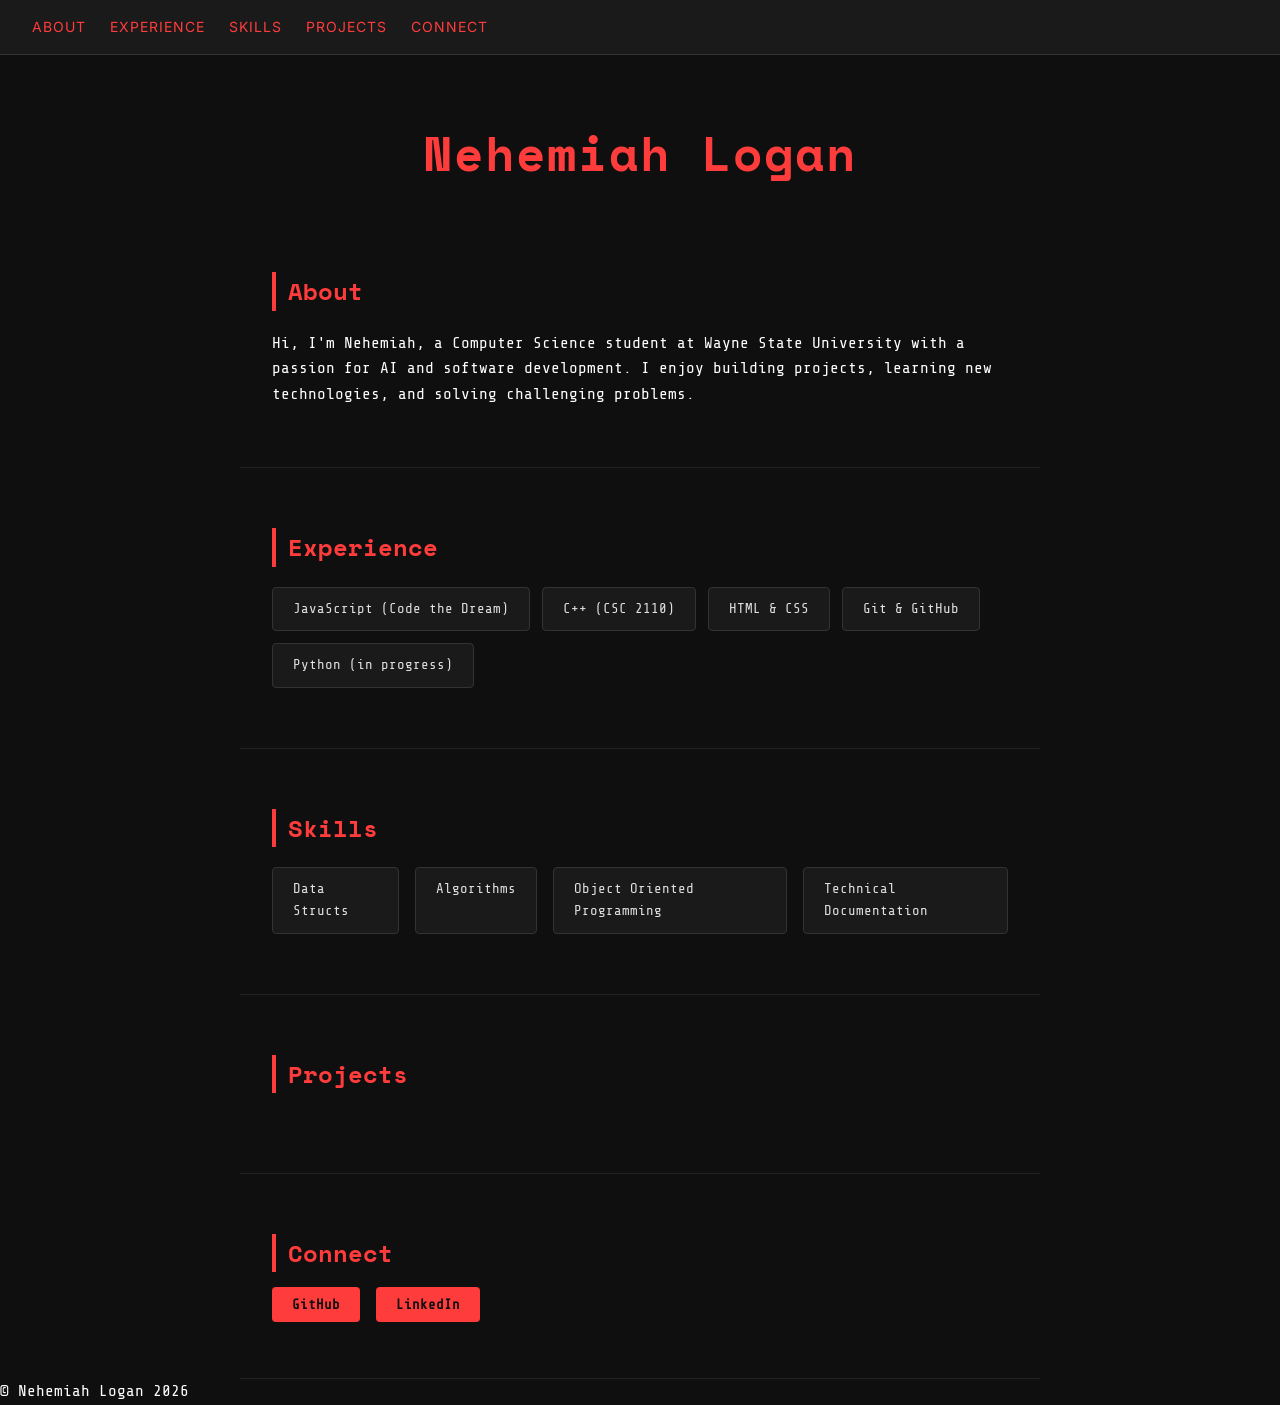
==== index.html @ 98db16e9 "moved index.js into js folder; made appropriate fixes regarding script" ====
<!DOCTYPE html>
<html lang="en">
  <head>
    <title>Nehemiah Logan's Portfolio</title>
    <meta charset="UTF-8">
    <meta name="viewport" content="width=device-width, initial-scale=1.0">
    <meta name="description" content="Nehemiah Logan's personal portfolio page">
    <meta name="author" content="Nehemiah Logan">
    <link rel="stylesheet" href="css/index.css">
  </head>
  <body>
    <nav>
      <a href="#About">About</a>
      <a href="#Experience">Experience</a>
      <a href="#Skills">Skills</a>
      <a href="#Projects">Projects</a>
      <a href="#Connect">Connect</a>
    </nav>

    <h1>Nehemiah Logan</h1>

    <section id="About">
      <h2>About</h2>
      <p>Hi, I'm Nehemiah, a Computer Science student at Wayne State University with a passion for AI and software development. I enjoy building projects, learning new technologies, and solving challenging problems.</p>
    </section>

    <section id="Experience">
      <h2>Experience</h2>
      <ul>
        <li>JavaScript (Code the Dream)</li>
        <li>C++ (CSC 2110)</li>
        <li>HTML & CSS</li>
        <li>Git & GitHub</li>
        <li>Python (in progress)</li>
      </ul>
    </section>

    <section id="Skills">
      <h2>Skills</h2>
      <ul>


      </ul>
    </section>

    <section id="Projects">
      <h2>Projects</h2>
      <ul></ul>
    </section>

    <section id="Connect">
      <h2>Connect</h2>
      <ul>
        <li><a href="https://github.com/Nemoiis">GitHub</a></li>
        <li><a href="https://www.linkedin.com/in/nehemiah-logan-b24610230/">LinkedIn</a></li>
      </ul>
    </section>
    <script src="js/index.js"></script>
  </body>
</html>
---- css/index.css ----
@import url('https://fonts.googleapis.com/css2?family=Space+Mono:wght@400;700&family=Inter:wght@300;400;600&display=swap');
@import url('https://fonts.googleapis.com/css2?family=Fira+Code:wght@300;400;600;700&display=swap');
@import url('https://fonts.googleapis.com/css2?family=Fira+Code:wght@300;400;600;700&family=Share+Tech+Mono&display=swap');
* {
  margin: 0;
  padding: 0;
  box-sizing: border-box;
}

body {
  background-color: #0f0f0f;
  color: #e0e0e0;
  font-family: 'Inter', sans-serif;
  font-size: 16px;
  line-height: 1.6;
}

nav {
  position: sticky;
  top: 0;
  background-color: #1a1a1a;
  padding: 16px 32px;
  display: flex;
  gap: 24px;
  border-bottom: 1px solid #333;
}

nav a {
  color: #ff3c3c;
  text-decoration: none;
  font-size: 14px;
  letter-spacing: 1px;
  text-transform: uppercase;
}

nav a:hover {
  color: #ffffff;
}

h1 {
  font-family: 'Space Mono', monospace;
  font-size: 48px;
  color: #ff3c3c;
  text-align: center;
  padding: 60px 32px 20px;
  letter-spacing: 2px;
}

h2 {
  font-family: 'Space Mono', monospace;
  font-size: 24px;
  color: #ff3c3c;
  margin-bottom: 20px;
  border-left: 4px solid #ff3c3c;
  padding-left: 12px;
}

p {
  font-family: 'Share Tech Mono', monospace;
  font-size: 16px;
  color: #ffffff;
}

li {
  
  font-family: 'Share Tech Mono', monospace;
  font-size: 16px;
  color: #ffffff;
}

section {
  max-width: 800px;
  margin: 0 auto;
  padding: 60px 32px;
  border-bottom: 1px solid #222;
}

/* Experience - Flexbox */
#Experience ul {
  list-style: none;
  display: flex;
  flex-wrap: wrap;
  gap: 12px;
}

#Experience li {
  background-color: #1a1a1a;
  color: #e0e0e0;
  padding: 10px 20px;
  border: 1px solid #333;
  border-radius: 4px;
  font-size: 14px;
}

/* Connect - Flexbox */
#Connect ul {
  list-style: none;
  display: flex;
  gap: 16px;
}

#Connect a {
  color: #0f0f0f;
  background-color: #ff3c3c;
  padding: 10px 20px;
  text-decoration: none;
  font-weight: 600;
  border-radius: 4px;
  font-size: 14px;
}

#Connect a:hover {
  background-color: #ffffff;
}

#Skills ul{
  list-style: none;
  display: flex;
  gap: 16px;
}

#Skills li {
  background-color: #1a1a1a;
  color: #e0e0e0;
  padding: 10px 20px;
  border: 1px solid #333;
  border-radius: 4px;
  font-size: 14px;
}
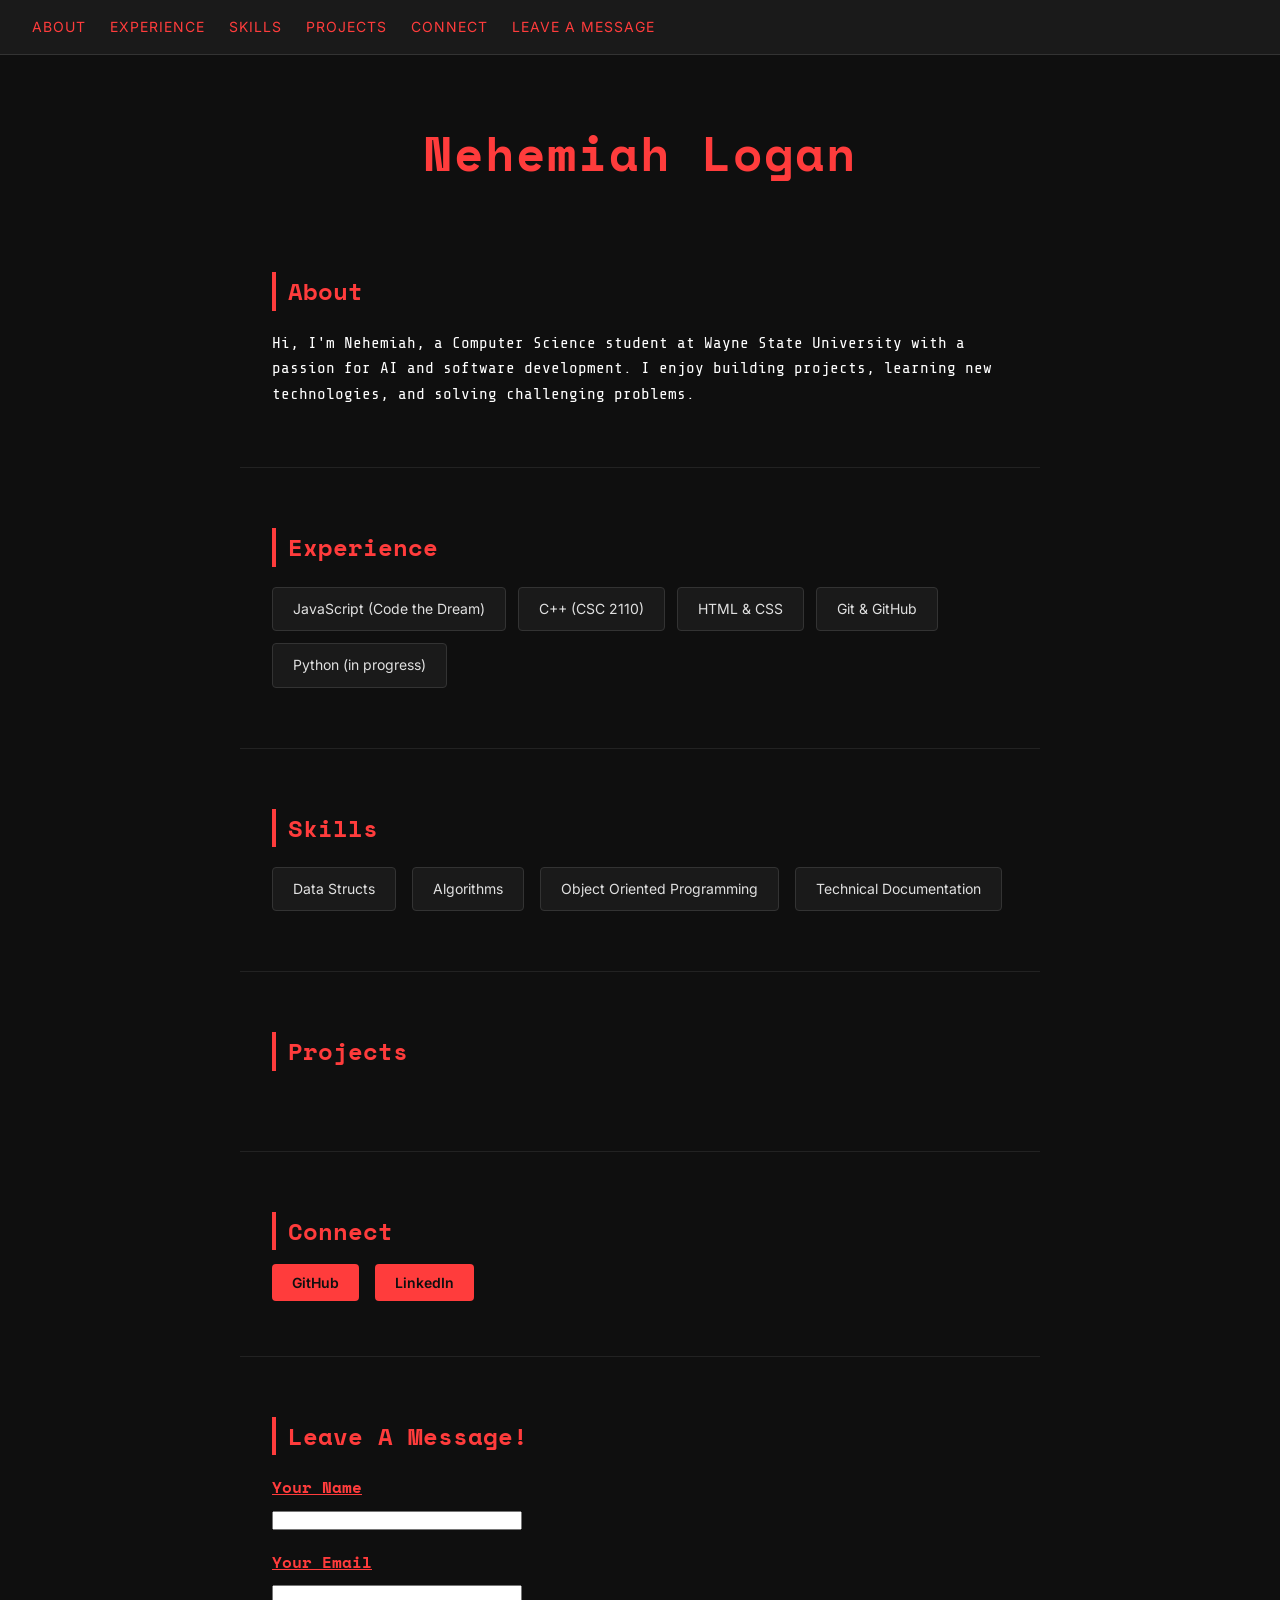
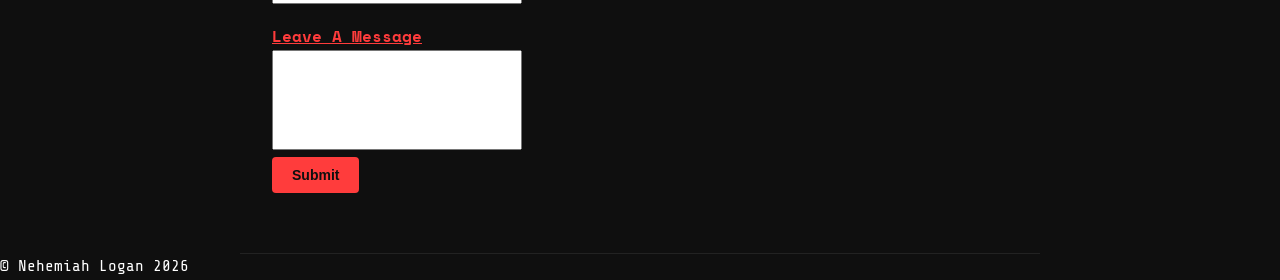
==== commit a41cd333: "form and functionality added" ====
--- a/index.html
+++ b/index.html
@@ -9,12 +9,14 @@
     <link rel="stylesheet" href="css/index.css">
   </head>
   <body>
+
     <nav>
       <a href="#About">About</a>
       <a href="#Experience">Experience</a>
       <a href="#Skills">Skills</a>
       <a href="#Projects">Projects</a>
       <a href="#Connect">Connect</a>
+      <a href="#Leave_a_message">Leave A Message</a>
     </nav>
 
     <h1>Nehemiah Logan</h1>
@@ -39,7 +41,6 @@
       <h2>Skills</h2>
       <ul>
 
-
       </ul>
     </section>
 
@@ -55,6 +56,37 @@
         <li><a href="https://www.linkedin.com/in/nehemiah-logan-b24610230/">LinkedIn</a></li>
       </ul>
     </section>
+
+    <section id="Leave_a_message">
+      <h2> Leave A Message!</h2>
+      <form name="leave_message">
+        <label for="name">Your Name</label><br>
+        <input id="name" type="text" name="usersName" required><br>
+
+        <label for="email">Your Email</label><br>
+        <input id="email" type="email" name="usersEmail" required><br>
+
+        <label for="message">Leave A Message</label><br>
+        <textarea id="message" name="usersMessage" required></textarea><br>
+        <button id ="formButton" type="submit"> Submit </button>
+      </form>
+    </section>
+
+    <section id="messages">
+      <h2> Messages</h2>
+      <ul>
+
+
+      </ul>
+    </section>
+
+
+
+
+
+
+    <footer>
     <script src="js/index.js"></script>
+    </footer>
   </body>
 </html>
--- a/css/index.css
+++ b/css/index.css
@@ -61,13 +61,6 @@
   color: #ffffff;
 }
 
-li {
-  
-  font-family: 'Share Tech Mono', monospace;
-  font-size: 16px;
-  color: #ffffff;
-}
-
 section {
   max-width: 800px;
   margin: 0 auto;
@@ -126,4 +119,64 @@
   border: 1px solid #333;
   border-radius: 4px;
   font-size: 14px;
+}
+
+#formButton{
+  color: #0f0f0f;
+  background-color: #ff3c3c;
+  padding: 10px 20px;
+  text-decoration: none;
+  font-weight: 600;
+  border-radius: 4px;
+  border: none;
+  font-size: 14px;
+  cursor: pointer;
+}
+
+#formButton:hover {
+background-color: #ffffff
+}
+
+form label {
+  color: #ff3c3c;
+  font-family: 'Space Mono', monospace;
+  font-weight: bold;
+  text-decoration: underline;
+}
+
+form input{
+  margin-top: 10px;
+  margin-bottom: 20px;
+  width: 250px;
+}
+
+.message-item {
+  color: #ffffff;
+  font-family: 'Share Tech Mono', monospace;
+}
+
+.message-item a {
+  color: #ff6b4a;
+  font-family: 'Share Tech Mono', monospace;
+}
+
+.remove{
+  color: #0f0f0f;
+  background-color: #ff3c3c;
+  margin: 10px;
+  text-decoration: none;
+  font-weight: 600;
+  border-radius: 4px;
+  border: none;
+  font-size: 14px;
+  cursor: pointer;
+}
+
+form textarea{
+resize: none;
+width: 250px;
+height: 100px;
+}
+
+#messages { display: none; 
 }
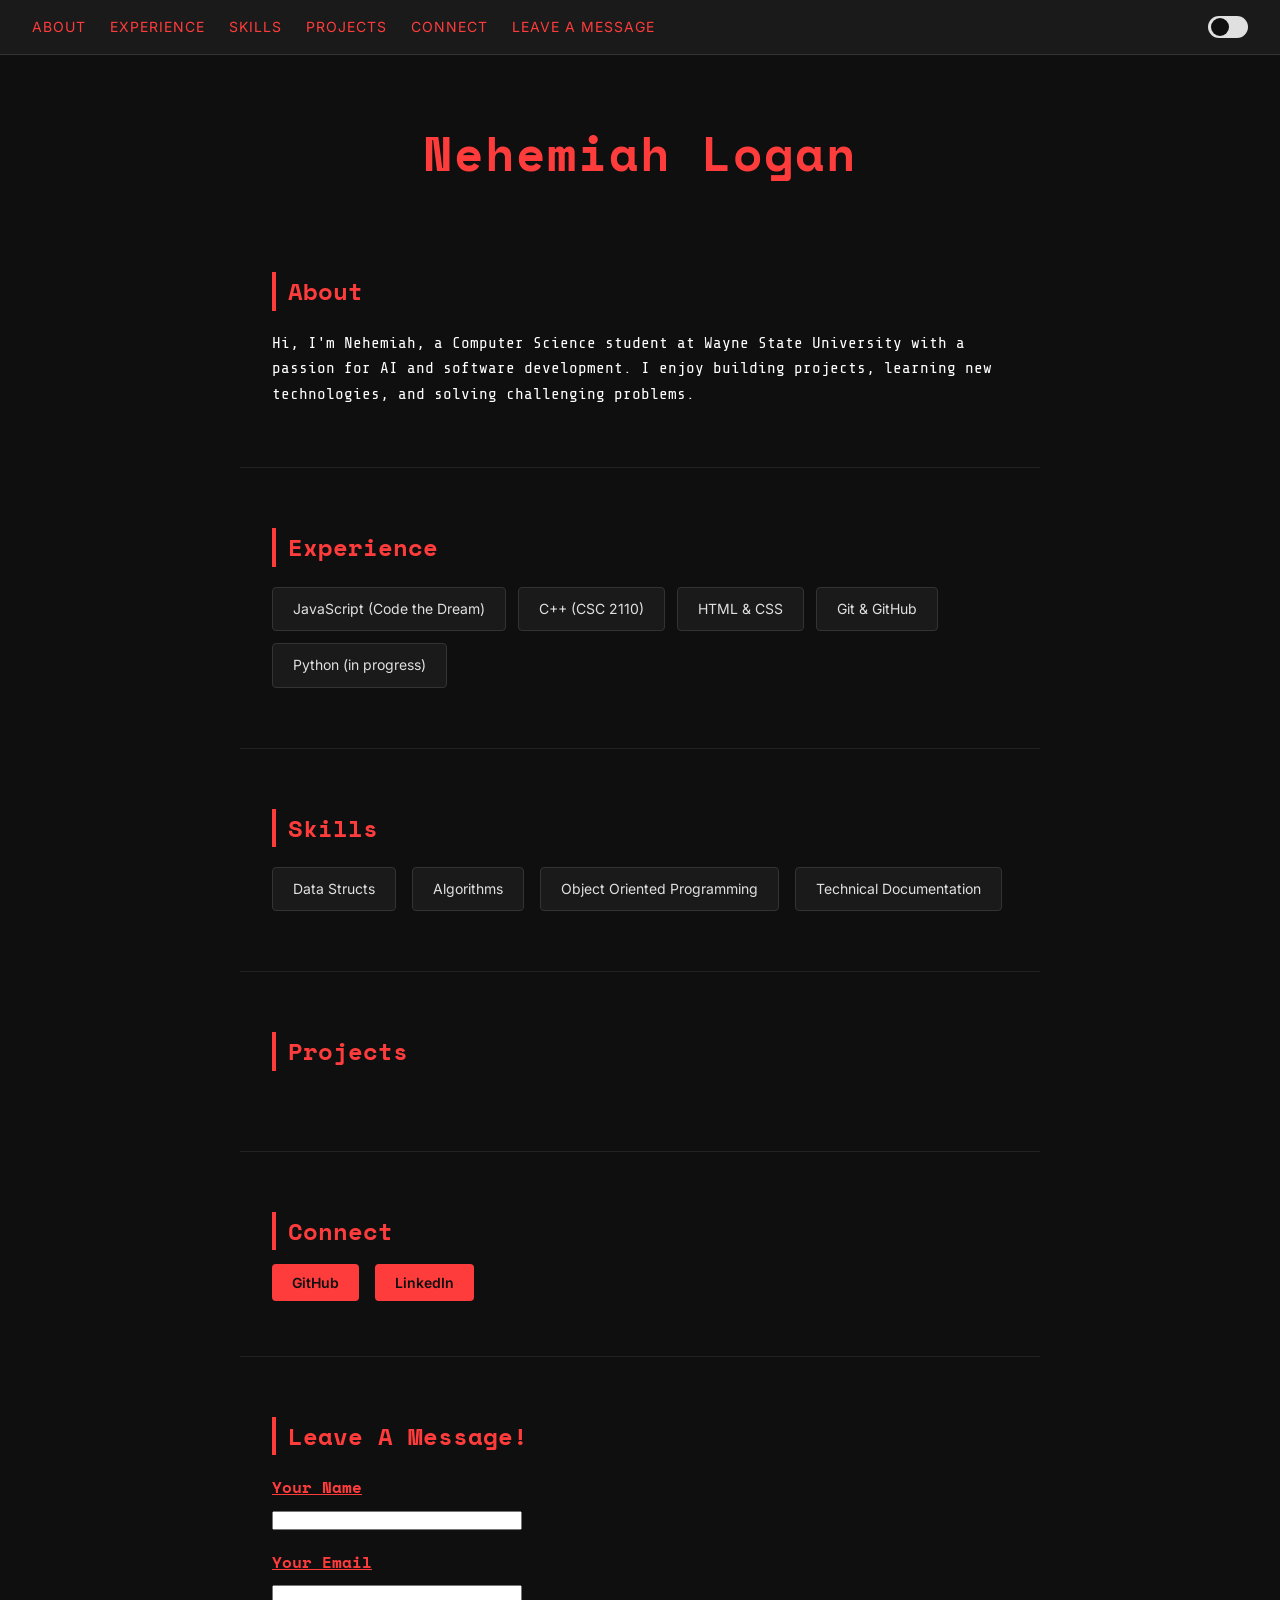
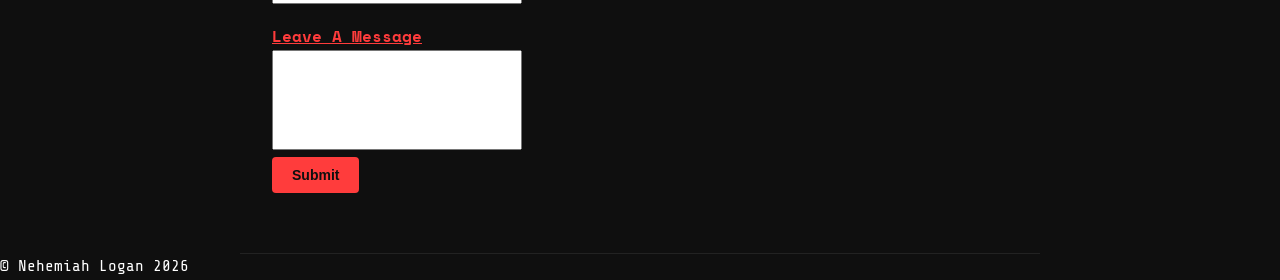
==== commit f52335e0: "added toggle button, and light/dark modes" ====
--- a/index.html
+++ b/index.html
@@ -17,6 +17,9 @@
       <a href="#Projects">Projects</a>
       <a href="#Connect">Connect</a>
       <a href="#Leave_a_message">Leave A Message</a>
+
+      <input type="checkbox" id="toggle" class="toggle">
+      <label for="toggle" class="toggle-label"></label>
     </nav>
 
     <h1>Nehemiah Logan</h1>
@@ -46,7 +49,7 @@
 
     <section id="Projects">
       <h2>Projects</h2>
-      <ul></ul>
+      <ul class="projectList"></ul>
     </section>
 
     <section id="Connect">
--- a/css/index.css
+++ b/css/index.css
@@ -15,6 +15,88 @@
   line-height: 1.6;
 }
 
+body.light-mode {
+    background-color: #faf9f6;
+    color: #1a1a1a;
+}
+
+body.light-mode nav {
+    background-color: #f0f0f0;
+    border-bottom: 1px solid #ccc;
+}
+
+body.light-mode nav a {
+    color: #0055ff;
+}
+
+body.light-mode nav a:hover {
+    color: #000000;
+}
+
+body.light-mode h1 {
+    color: #0055ff;
+}
+
+body.light-mode h2 {
+    color: #0055ff;
+    border-left: 4px solid #0055ff;
+}
+
+body.light-mode p {
+    color: #1a1a1a;
+}
+
+body.light-mode section {
+    border-bottom: 1px solid #ddd;
+}
+
+body.light-mode #Experience li,
+body.light-mode #Skills li,
+body.light-mode .projects {
+    background-color: #e8e8e8;
+    color: #1a1a1a;
+    border: 1px solid #ccc;
+}
+
+body.light-mode .projects a:link {
+  color: rgb(0, 0, 0);
+}
+
+body.light-mode .projects:hover {
+    background-color: #0055ff;
+}
+
+body.light-mode .projects:hover a,
+body.light-mode .projects:hover p {
+    color: #ffffff !important;
+}
+
+body.light-mode .projects a:visited {
+    color: #1a1a1a;
+}
+
+body.light-mode #Connect a {
+    background-color: #0055ff;
+    color: #ffffff;
+}
+
+body.light-mode #Connect a:hover {
+    background-color: #000000;
+}
+
+body.light-mode #formButton {
+    background-color: #0055ff;
+    color: #ffffff;
+}
+
+body.light-mode form label {
+    color: #0055ff;
+}
+
+body.light-mode .toggle-label {
+    background-color: #ccc;
+}
+
 nav {
   position: sticky;
   top: 0;
@@ -178,5 +260,102 @@
 height: 100px;
 }
 
-#messages { display: none; 
+#messages { 
+  display: none; 
+}
+
+
+.projectList{
+  display: flex;
+  flex-direction: row;
+  gap:16px;
+}
+
+.projects{
+  list-style: none;
+  background-color: #1a1a1a;
+  color: #e0e0e0;
+  padding: 10px 20px;
+  border: 1px solid #333;
+  border-radius: 4px;
+  font-size: 14px;
+}
+
+.projects:hover{
+background-color: white;
+transition:background-color 2s;
+}
+
+.projects:hover a{
+  color: black !important;
+}
+
+.projects:hover a,
+.projects:hover p {
+  color: black !important;
+}
+
+.projects a:link {
+  color: white;
+}
+
+.projects a:visited {
+  color: white;
+  text-decoration: none;
+}
+
+.toggle{
+  display: none;
+}
+
+.toggle-label{
+  display: flex;
+  width:40px;
+  height:22px;
+  background-color: #e0e0e0;
+  margin-left: auto;
+  border-radius: 75px;
+  position: relative;
+  align-items: center;
+  cursor: pointer;
+  transition: transform 0.3s ease;
+}
+
+.toggle-label::before{
+  content:'';
+  height: 18px;
+  width: 18px;
+  border-radius: 50%;
+  background-color: #0f0f0f;
+  position:absolute;
+  left: 3px;
+  transition: transform 0.3s ease;
+}
+
+.toggle:checked + .toggle-label{
+  background: linear-gradient(45deg, #ff3c3c, #ff006e);
+}
+
+.toggle:checked +.toggle-label::before{
+  transform: translateX(15px);
+}
+
+@media (max-width: 600px){
+
+    form input, form textarea {
+        width: 100%;
+    }
+
+    #formButton {
+        width: 100%;
+        padding: 15px;
+    }
+
+    nav {
+      flex-direction: column;
+    }
+
+
+        
+
 }
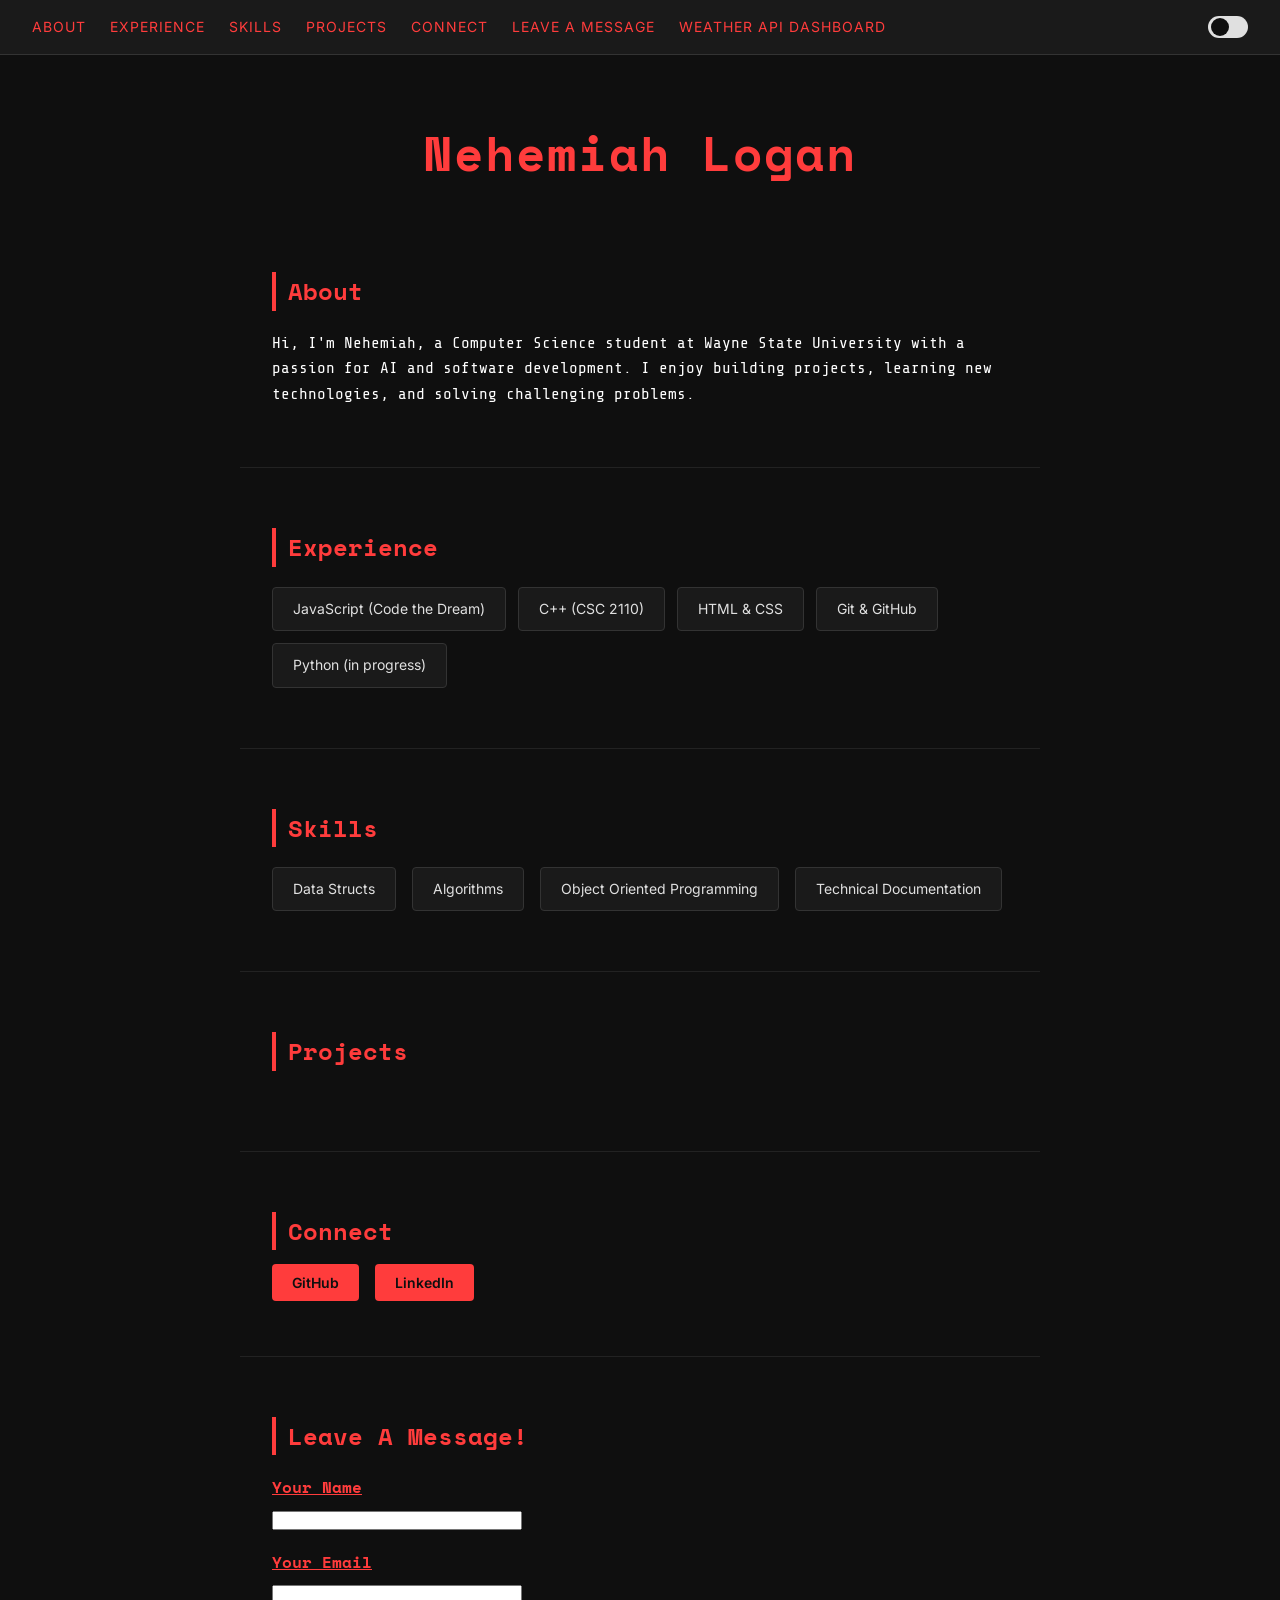
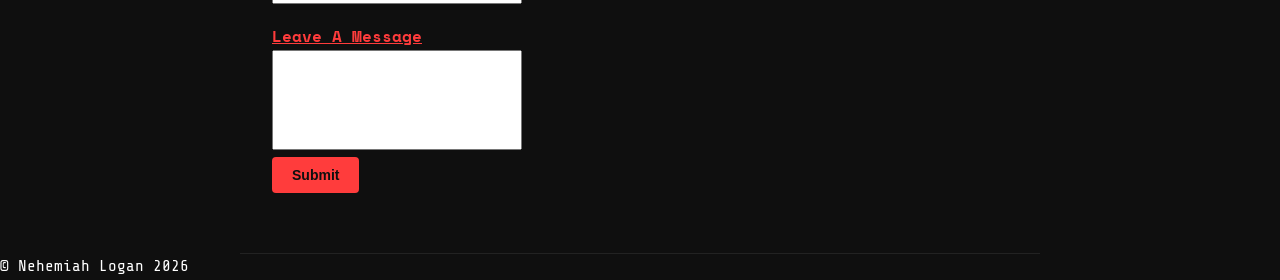
==== commit fd000a5b: "openAPI project" ====
--- a/index.html
+++ b/index.html
@@ -9,7 +9,6 @@
     <link rel="stylesheet" href="css/index.css">
   </head>
   <body>
-
     <nav>
       <a href="#About">About</a>
       <a href="#Experience">Experience</a>
@@ -17,6 +16,7 @@
       <a href="#Projects">Projects</a>
       <a href="#Connect">Connect</a>
       <a href="#Leave_a_message">Leave A Message</a>
+      <a href="api-index.html"">Weather API Dashboard</a>
 
       <input type="checkbox" id="toggle" class="toggle">
       <label for="toggle" class="toggle-label"></label>
@@ -89,7 +89,7 @@
 
 
     <footer>
+    </footer>
     <script src="js/index.js"></script>
-    </footer>
   </body>
 </html>
--- a/css/index.css
+++ b/css/index.css
@@ -1,12 +1,16 @@
+/* Fonts */
 @import url('https://fonts.googleapis.com/css2?family=Space+Mono:wght@400;700&family=Inter:wght@300;400;600&display=swap');
 @import url('https://fonts.googleapis.com/css2?family=Fira+Code:wght@300;400;600;700&display=swap');
 @import url('https://fonts.googleapis.com/css2?family=Fira+Code:wght@300;400;600;700&family=Share+Tech+Mono&display=swap');
+
+/* Reset */
 * {
   margin: 0;
   padding: 0;
   box-sizing: border-box;
 }
 
+/* Body */
 body {
   background-color: #0f0f0f;
   color: #e0e0e0;
@@ -15,6 +19,7 @@
   line-height: 1.6;
 }
 
+/* Light-mode */
 body.light-mode {
     background-color: #faf9f6;
     color: #1a1a1a;
@@ -97,6 +102,7 @@
     background-color: #ccc;
 }
 
+/* Nav */
 nav {
   position: sticky;
   top: 0;
@@ -105,6 +111,7 @@
   display: flex;
   gap: 24px;
   border-bottom: 1px solid #333;
+  align-items: center;
 }
 
 nav a {
@@ -119,6 +126,7 @@
   color: #ffffff;
 }
 
+/* Headings */
 h1 {
   font-family: 'Space Mono', monospace;
   font-size: 48px;
@@ -137,12 +145,14 @@
   padding-left: 12px;
 }
 
+/* Paragraph */
 p {
   font-family: 'Share Tech Mono', monospace;
   font-size: 16px;
   color: #ffffff;
 }
 
+/* Sections */
 section {
   max-width: 800px;
   margin: 0 auto;
@@ -150,7 +160,7 @@
   border-bottom: 1px solid #222;
 }
 
-/* Experience - Flexbox */
+/* Experience */
 #Experience ul {
   list-style: none;
   display: flex;
@@ -167,7 +177,7 @@
   font-size: 14px;
 }
 
-/* Connect - Flexbox */
+/* Connect */
 #Connect ul {
   list-style: none;
   display: flex;
@@ -188,6 +198,7 @@
   background-color: #ffffff;
 }
 
+/* Skills */
 #Skills ul{
   list-style: none;
   display: flex;
@@ -203,6 +214,7 @@
   font-size: 14px;
 }
 
+/* Form */
 #formButton{
   color: #0f0f0f;
   background-color: #ff3c3c;
@@ -232,6 +244,13 @@
   width: 250px;
 }
 
+form textarea{
+  resize: none;
+  width: 250px;
+  height: 100px;
+}
+
+/* Messages */
 .message-item {
   color: #ffffff;
   font-family: 'Share Tech Mono', monospace;
@@ -254,17 +273,11 @@
   cursor: pointer;
 }
 
-form textarea{
-resize: none;
-width: 250px;
-height: 100px;
-}
-
 #messages { 
   display: none; 
 }
 
-
+/* Projects */
 .projectList{
   display: flex;
   flex-direction: row;
@@ -282,8 +295,8 @@
 }
 
 .projects:hover{
-background-color: white;
-transition:background-color 2s;
+  background-color: white;
+  transition:background-color 2s;
 }
 
 .projects:hover a{
@@ -304,6 +317,7 @@
   text-decoration: none;
 }
 
+/* Toggle */
 .toggle{
   display: none;
 }
@@ -333,13 +347,13 @@
 }
 
 .toggle:checked + .toggle-label{
-  background: linear-gradient(45deg, #ff3c3c, #ff006e);
-}
+  background: linear-gradient(45deg, #0055ff, #00c6ff);}
 
 .toggle:checked +.toggle-label::before{
-  transform: translateX(15px);
-}
-
+  transform: translateX(16px);
+}
+
+/* Mobile */
 @media (max-width: 600px){
 
     form input, form textarea {
@@ -354,8 +368,4 @@
     nav {
       flex-direction: column;
     }
-
-
-        
-
 }
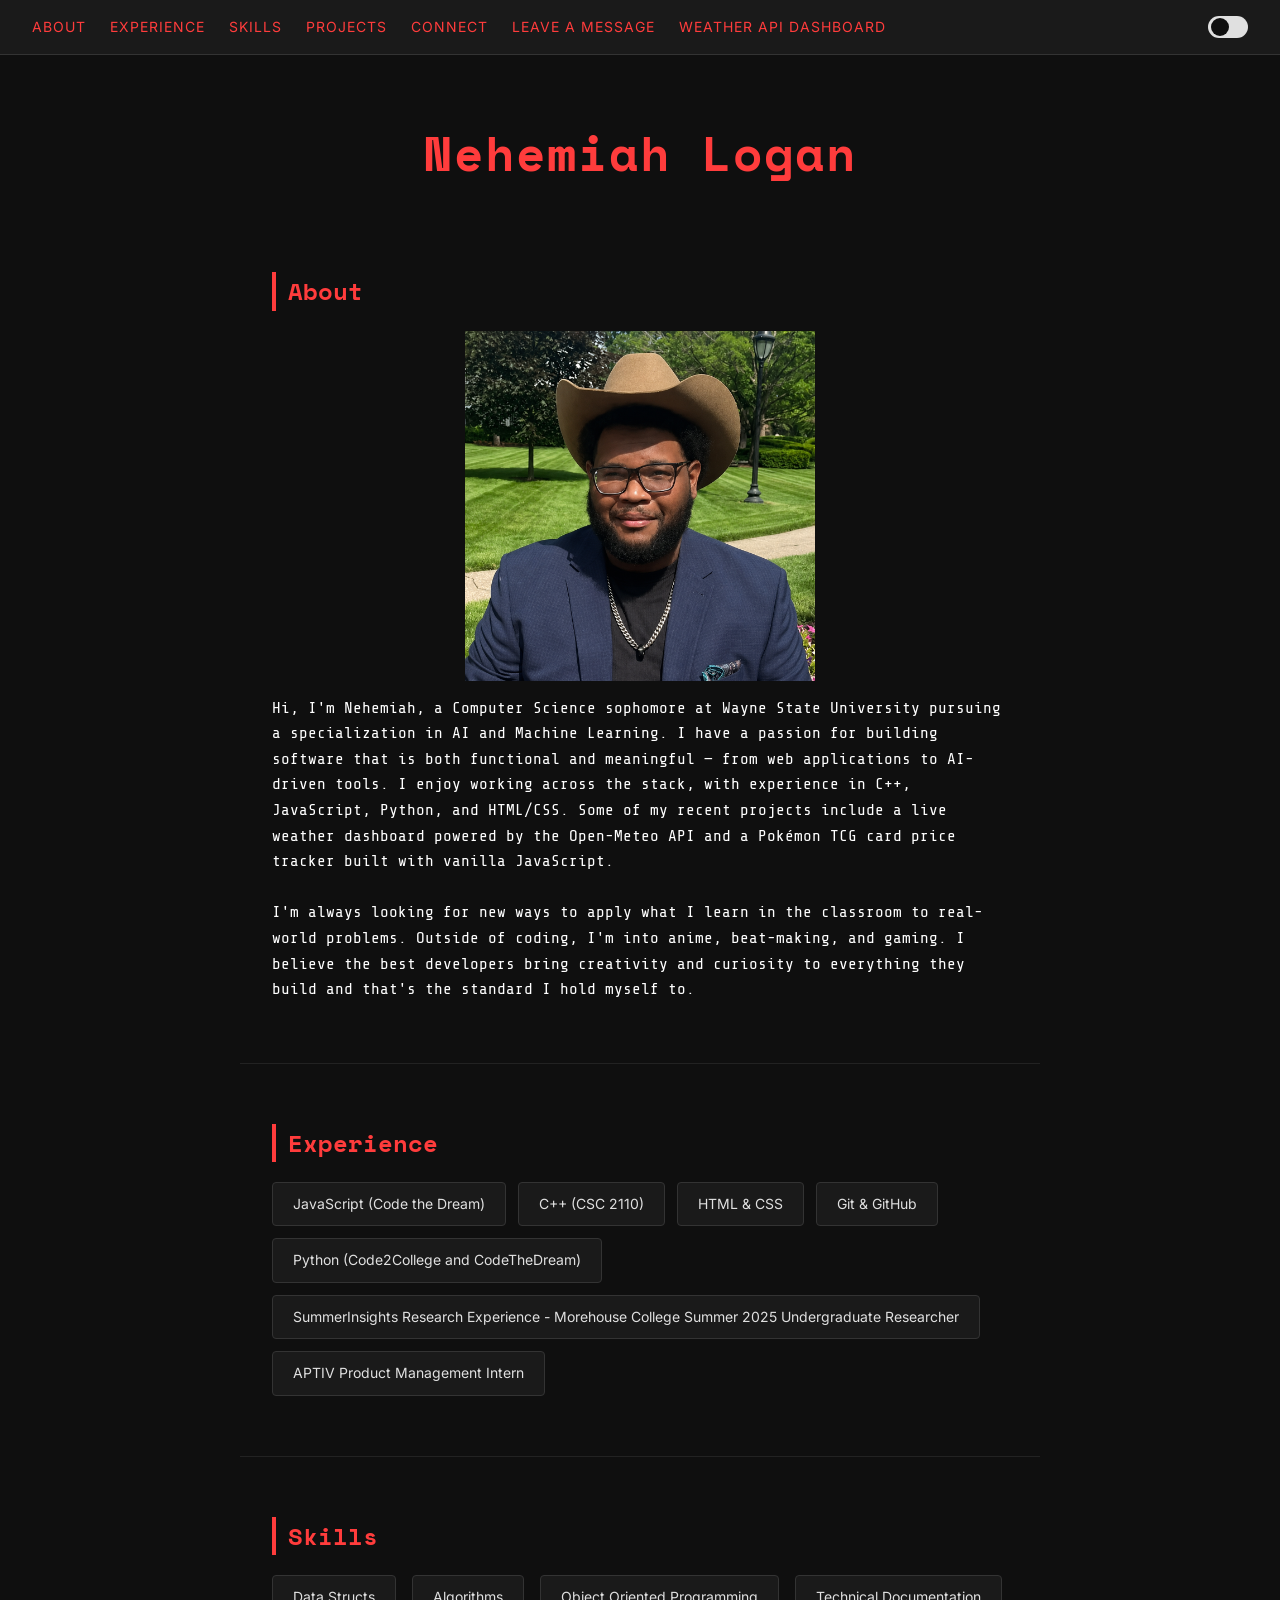
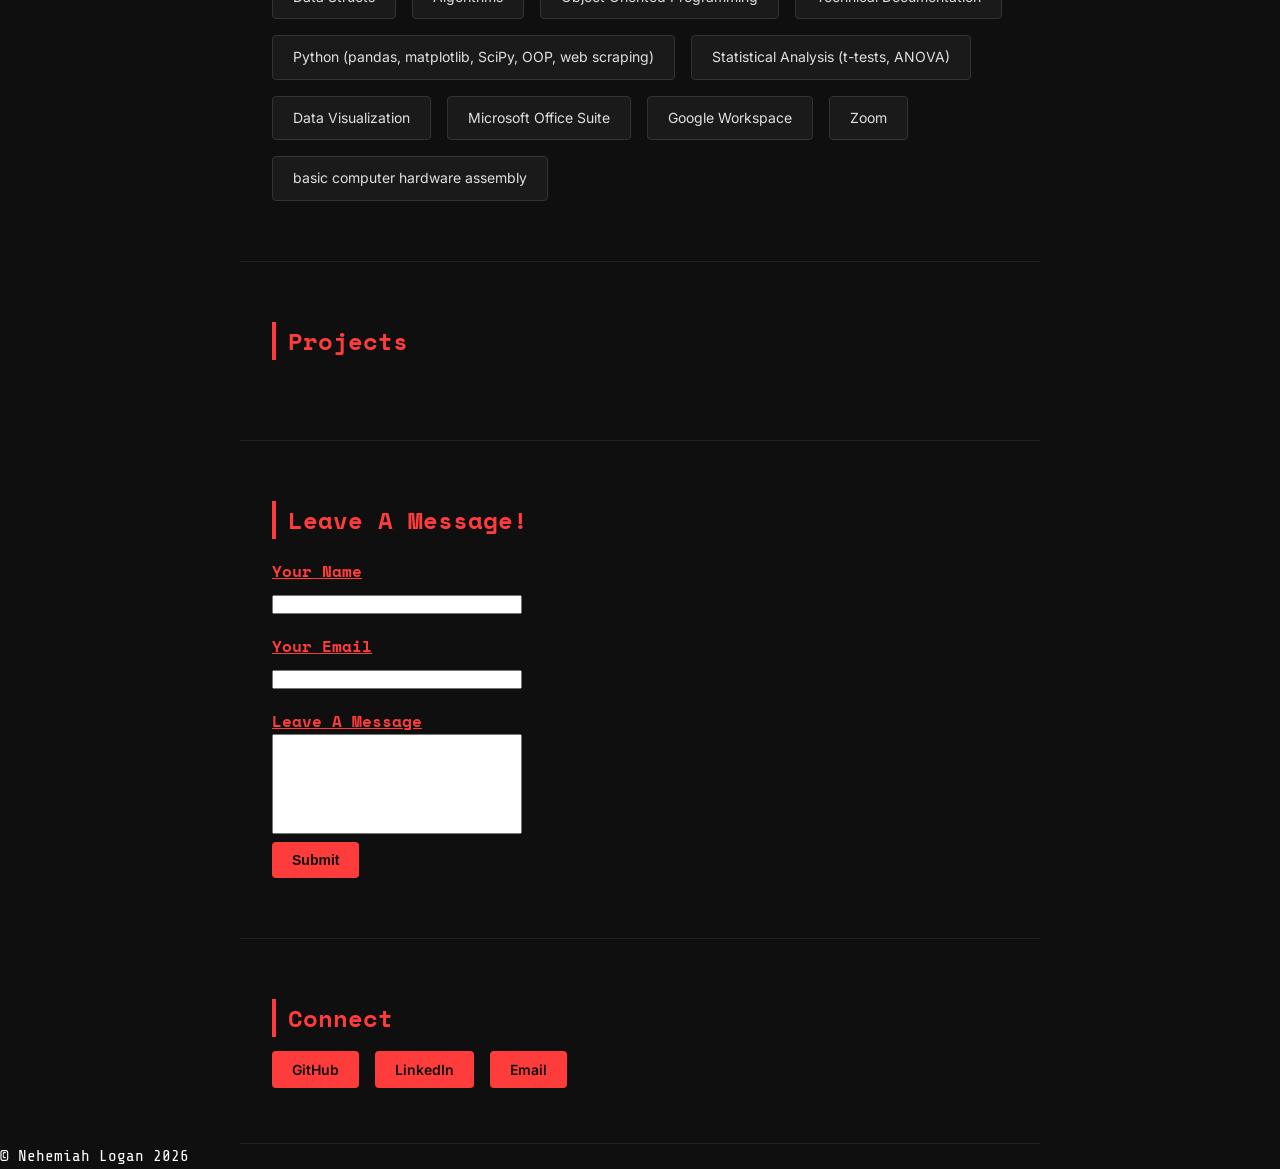
==== commit 803e944d: "final touches" ====
--- a/index.html
+++ b/index.html
@@ -16,7 +16,7 @@
       <a href="#Projects">Projects</a>
       <a href="#Connect">Connect</a>
       <a href="#Leave_a_message">Leave A Message</a>
-      <a href="api-index.html"">Weather API Dashboard</a>
+      <a href="api-index.html">Weather API Dashboard</a>
 
       <input type="checkbox" id="toggle" class="toggle">
       <label for="toggle" class="toggle-label"></label>
@@ -26,17 +26,30 @@
 
     <section id="About">
       <h2>About</h2>
-      <p>Hi, I'm Nehemiah, a Computer Science student at Wayne State University with a passion for AI and software development. I enjoy building projects, learning new technologies, and solving challenging problems.</p>
-    </section>
+
+      <div class="imgContainer">  
+        <img class="img" src="image/CowBoy.png" alt="Picture of me">
+      </div>
+
+      <p>Hi, I'm Nehemiah, a Computer Science sophomore at Wayne State University pursuing a specialization in AI and Machine Learning. I have a passion for building software that is both functional and meaningful — from web applications to AI-driven tools.
+        I enjoy working across the stack, with experience in C++, JavaScript, Python, and HTML/CSS. Some of my recent projects include a live weather dashboard powered by the Open-Meteo API and a Pokémon TCG card price tracker built with vanilla JavaScript. <br><br> I'm always looking for new ways to apply what I learn in the classroom to real-world problems.
+        Outside of coding, I'm into anime, beat-making, and gaming. I believe the best developers bring creativity and curiosity to everything they build and that's the standard I hold myself to.
+      </p>
+        </section>
 
     <section id="Experience">
       <h2>Experience</h2>
       <ul>
+
         <li>JavaScript (Code the Dream)</li>
         <li>C++ (CSC 2110)</li>
         <li>HTML & CSS</li>
         <li>Git & GitHub</li>
-        <li>Python (in progress)</li>
+        <li>Python (Code2College and CodeTheDream)</li>
+        <li>SummerInsights Research Experience - Morehouse College							
+          Summer 2025	Undergraduate Researcher</li>
+        <li>APTIV Product Management Intern</li>
+        
       </ul>
     </section>
 
@@ -52,15 +65,7 @@
       <ul class="projectList"></ul>
     </section>
 
-    <section id="Connect">
-      <h2>Connect</h2>
-      <ul>
-        <li><a href="https://github.com/Nemoiis">GitHub</a></li>
-        <li><a href="https://www.linkedin.com/in/nehemiah-logan-b24610230/">LinkedIn</a></li>
-      </ul>
-    </section>
-
-    <section id="Leave_a_message">
+        <section id="Leave_a_message">
       <h2> Leave A Message!</h2>
       <form name="leave_message">
         <label for="name">Your Name</label><br>
@@ -83,10 +88,14 @@
       </ul>
     </section>
 
-
-
-
-
+    <section id="Connect">
+      <h2>Connect</h2>
+      <ul>
+        <li><a href="https://github.com/Nemoiis">GitHub</a></li>
+        <li><a href="https://www.linkedin.com/in/nehemiah-logan-b24610230/">LinkedIn</a></li>
+        <li><a href="mailto:nehemiahllogan.com">Email</a></li>
+      </ul>
+    </section>
 
     <footer>
     </footer>
--- a/css/index.css
+++ b/css/index.css
@@ -203,6 +203,7 @@
   list-style: none;
   display: flex;
   gap: 16px;
+  flex-wrap: wrap;
 }
 
 #Skills li {
@@ -278,20 +279,29 @@
 }
 
 /* Projects */
-.projectList{
-  display: flex;
-  flex-direction: row;
-  gap:16px;
-}
-
-.projects{
-  list-style: none;
-  background-color: #1a1a1a;
-  color: #e0e0e0;
-  padding: 10px 20px;
-  border: 1px solid #333;
-  border-radius: 4px;
-  font-size: 14px;
+/* Projects */
+.projectList {
+    display: flex;
+    flex-direction: column;
+    gap: 12px;
+}
+
+.projects {
+    list-style: none;
+    background-color: #1a1a1a;
+    color: #e0e0e0;
+    padding: 14px 20px;
+    border: 1px solid #333;
+    border-radius: 4px;
+    font-size: 14px;
+    display: flex;
+    flex-direction: row;
+    align-items: center;
+    gap: 16px;
+}
+
+.projects a {
+    min-width: 160px;
 }
 
 .projects:hover{
@@ -368,4 +378,16 @@
     nav {
       flex-direction: column;
     }
+}
+
+.imgContainer{
+  display:flex;
+  justify-content: center;
+  align-items: center;
+  margin-bottom:15px;
+}
+
+.img{
+  width: 350px;
+  height: 350px;
 }
